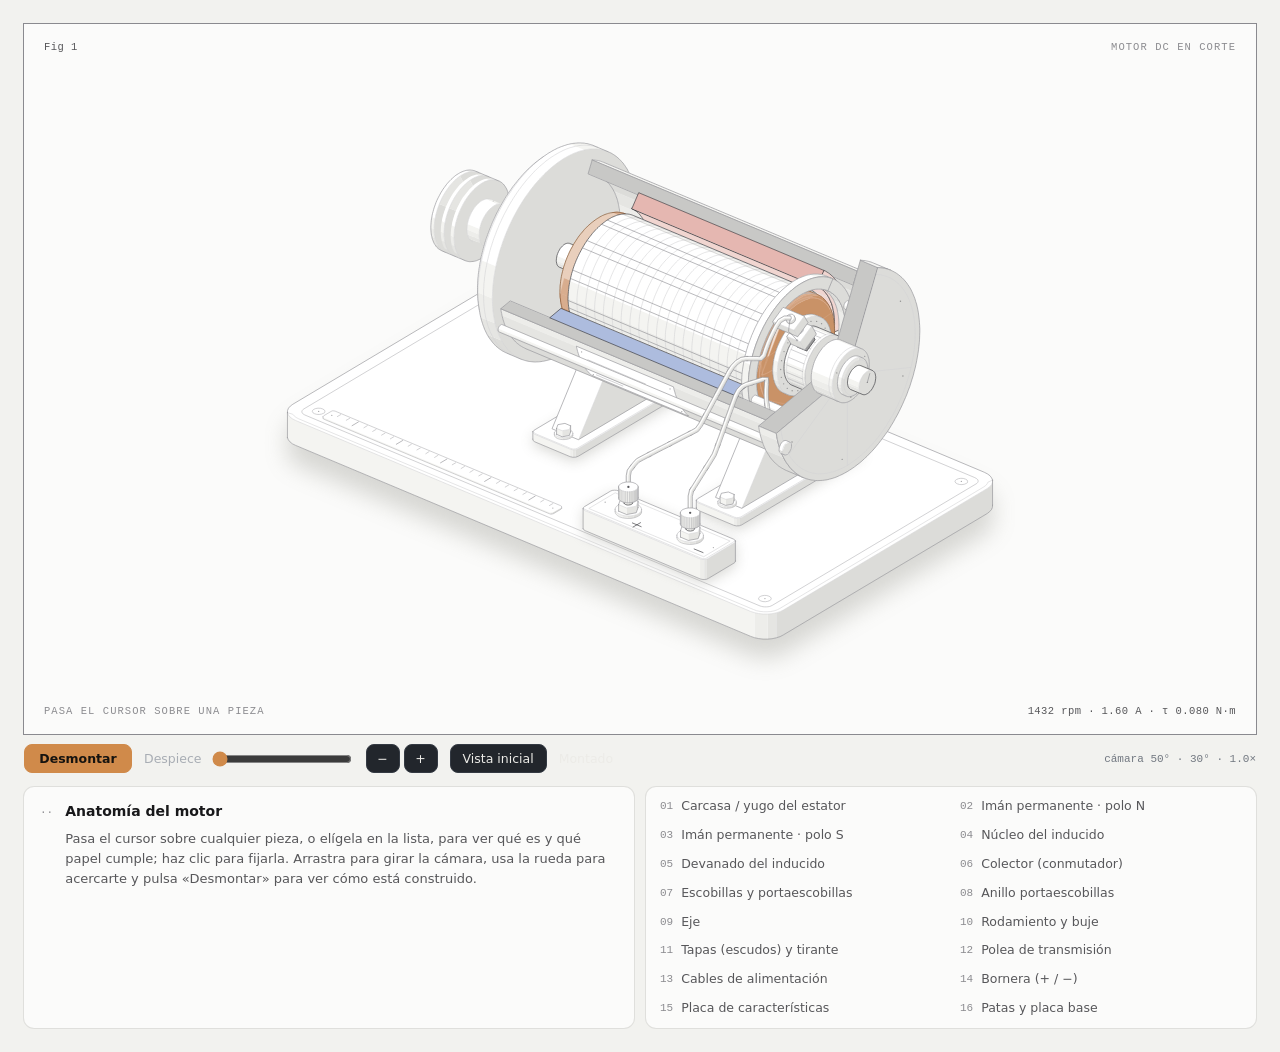
==== tools/anatomy/preview.html @ 7c364cba "feat: vista anatómica del motor en corte, despiece y rediseño de la página - Nueva vista anatómica i" ====
<!doctype html>
<html lang="es"><head><meta charset="utf-8"><meta name="viewport" content="width=device-width, initial-scale=1">
<title>Motor anatomy preview</title>
<link rel="stylesheet" href="../../css/iso.css"><link rel="stylesheet" href="../../css/motor-anatomy.css">
<style>body{margin:0;padding:24px;background:var(--anatomy-page);font:14px system-ui}</style></head>
<body class="iso" data-theme="light">
<div class="ma-anatomy">
  <figure class="iso-figure" style="margin:0"><div class="iso-plate ma-plate">
    <div class="iso-plate-corners" aria-hidden="true"><span class="iso-plate-corner" data-corner="fig">Fig 1</span><span class="iso-plate-corner" data-corner="title">Motor DC en corte</span><span class="iso-plate-corner" data-corner="hint">Pasa el cursor sobre una pieza</span><span class="iso-plate-corner" data-corner="readout" id="ro"></span></div>
    <div class="ma-stage" id="stage"></div></div><div class="ma-toolbar" id="tools"></div></figure>
  <div class="ma-side"><div class="ma-info" id="info"></div><ol class="ma-list" id="list"></ol></div>
</div>
<script src="../../js/motor-anatomy.js"></script>
<script>
motorAnatomy.mount({ stage: stage, list: list, info: info, readout: ro, toolbar: tools });
const q = new URLSearchParams(location.search);
if (q.get("t")) motorAnatomy.explode(+q.get("t"));
const st = { running: true, breakerTripped: false, omega: +(q.get("w") || 150), voltage: +(q.get("v") || 12), current: 1.6, torque: 0.08, powerJouleLoss: +(q.get("j") || 5) };
let last = performance.now();
(function loop(now) { motorAnatomy.update(st, Math.min(0.05, (now - last) / 1000)); last = now; requestAnimationFrame(loop); })(last);
</script>
</body></html>
---- css/iso.css ----
.iso{
  --anatomy-page:#0b0b0b;--anatomy-card:#131313;--anatomy-text:#a3a3a3;--anatomy-strong:#e6e6e6;--anatomy-muted:#6e6e6e;
  --anatomy-paper:#131313;--anatomy-face:#1b1b1b;--anatomy-top:#1c1c1c;
  --anatomy-shade-0:#0f0f0f;--anatomy-shade-1:#121212;--anatomy-shade-2:#151515;--anatomy-shade-3:#181818;
  --anatomy-lit-top:#262626;--anatomy-lit-shade:#1d1d1d;
  --anatomy-hi:#d4d4d4;--anatomy-mid:#6a6a6a;--anatomy-lo:#3e3e3e;--anatomy-faint:#2a2a2a;--anatomy-lit:#ffffff;
  --anatomy-halo:#050505;--anatomy-halo-opacity:.9;--anatomy-dot:#e6e6e6;
  --anatomy-red:#ff6b6b;--anatomy-green:#6be0a0;--anatomy-blue:#6b9bff;
  --anatomy-weight:.6px;--anatomy-ease:cubic-bezier(.32,.72,0,1);
  --anatomy-mono:ui-monospace,"SF Mono",Menlo,Consolas,monospace;
  --anatomy-lift:inset 0 1px 0 0 #ffffff0a,inset 0 0 0 1px #ffffff06,0 0 0 1px #00000026,0 1px 1px -.5px #00000014,0 3px 3px -1.5px #00000014,0 6px 6px -3px #00000014,0 12px 12px -6px #00000014;
}
.iso[data-theme="light"]{
  --anatomy-page:#f2f2ef;--anatomy-card:#fbfbfa;--anatomy-text:#57575a;--anatomy-strong:#18181a;--anatomy-muted:#8c8c90;
  --anatomy-paper:#fbfbfa;--anatomy-face:#ffffff;--anatomy-top:#ffffff;
  --anatomy-shade-0:#dcdcd9;--anatomy-shade-1:#e5e5e2;--anatomy-shade-2:#ededea;--anatomy-shade-3:#f4f4f1;
  --anatomy-lit-top:#ffffff;--anatomy-lit-shade:#eeeeeb;
  --anatomy-hi:#26262a;--anatomy-mid:#8a8a8f;--anatomy-lo:#b4b4b8;--anatomy-faint:#d4d4d6;--anatomy-lit:#000000;
  --anatomy-halo:#8a8a80;--anatomy-halo-opacity:.32;--anatomy-dot:#3a3a3e;
  --anatomy-red:#e5484d;--anatomy-green:#30a46c;--anatomy-blue:#3e63dd;
  --anatomy-lift:inset 0 1px 0 0 #ffffff,0 0 0 1px #0000000f,0 1px 1px -.5px #0000000a,0 3px 3px -1.5px #0000000a,0 6px 6px -3px #0000000a,0 12px 12px -6px #0000000a;
}
.iso-svg{display:block;width:100%;height:auto;overflow:visible}
.iso-svg path,.iso-svg circle{vector-effect:non-scaling-stroke}
.iso-fill{fill:var(--anatomy-paper);stroke:none}
.iso-solid[data-lit]>.iso-fill{fill:var(--anatomy-face)}
.iso-shade,.iso-top{stroke:none}
.iso-shade[data-shade="0"]{fill:var(--anatomy-shade-0)}
.iso-shade[data-shade="1"]{fill:var(--anatomy-shade-1)}
.iso-shade[data-shade="2"]{fill:var(--anatomy-shade-2)}
.iso-shade[data-shade="3"]{fill:var(--anatomy-shade-3)}
.iso-top{fill:var(--anatomy-top)}
.iso-solid[data-lit]>.iso-top{fill:var(--anatomy-lit-top)}
.iso-solid[data-lit]>.iso-shade{fill:var(--anatomy-lit-shade)}
.iso-solid[data-seamless]>.iso-shade,.iso-solid[data-seamless]>.iso-top{stroke-width:.4;stroke-linejoin:round}
.iso-solid[data-seamless]>.iso-shade[data-shade="0"]{stroke:var(--anatomy-shade-0)}
.iso-solid[data-seamless]>.iso-shade[data-shade="1"]{stroke:var(--anatomy-shade-1)}
.iso-solid[data-seamless]>.iso-shade[data-shade="2"]{stroke:var(--anatomy-shade-2)}
.iso-solid[data-seamless]>.iso-shade[data-shade="3"]{stroke:var(--anatomy-shade-3)}
.iso-solid[data-seamless]>.iso-top{stroke:var(--anatomy-top)}
.iso-solid[data-seamless][data-lit]>.iso-top{stroke:var(--anatomy-lit-top)}
.iso-solid[data-seamless][data-lit]>.iso-shade{stroke:var(--anatomy-lit-shade)}
.iso-solid[data-lit]>.iso-edge{stroke:var(--anatomy-lit)}
.iso-halo{fill:var(--anatomy-halo);stroke:none;filter:blur(9px);opacity:var(--anatomy-halo-opacity);transform:translateY(3px)}
.iso-line{fill:none;stroke:var(--anatomy-lo);stroke-width:var(--anatomy-weight);stroke-linecap:round;stroke-linejoin:round}
.iso-line[data-tone="hi"]{stroke:var(--anatomy-hi)}
.iso-line[data-tone="mid"]{stroke:var(--anatomy-mid)}
.iso-line[data-tone="lo"]{stroke:var(--anatomy-lo)}
.iso-line[data-tone="faint"]{stroke:var(--anatomy-faint)}
.iso-line[data-tone="lit"]{stroke:var(--anatomy-lit)}
.iso-line[data-tone="red"]{stroke:var(--anatomy-red)}
.iso-line[data-tone="green"]{stroke:var(--anatomy-green)}
.iso-line[data-tone="blue"]{stroke:var(--anatomy-blue)}
.iso-line[data-dotted]{stroke-dasharray:.01 3.5;stroke-width:1}
.iso-line[data-dashed]{stroke-dasharray:3 3}
.iso-line[data-flow]{stroke-dasharray:2 6}
.iso-wire-end{fill:var(--anatomy-paper);stroke:var(--anatomy-lo);stroke-width:var(--anatomy-weight)}
.iso-wire[data-tone="hi"] .iso-wire-end{stroke:var(--anatomy-hi)}
.iso-wire[data-tone="mid"] .iso-wire-end{stroke:var(--anatomy-mid)}
.iso-wire[data-tone="faint"] .iso-wire-end{stroke:var(--anatomy-faint)}
.iso-wire[data-tone="lit"] .iso-wire-end{stroke:var(--anatomy-lit)}
.iso-dots circle{fill:var(--anatomy-dot);stroke:none;opacity:.32}
.iso-dots[data-tone="hi"] circle{opacity:.85}
.iso-dots[data-tone="mid"] circle{opacity:.45}
.iso-dots[data-tone="lo"] circle{opacity:.22}
.iso-dots[data-tone="faint"] circle{opacity:.12}
.iso-face-text{fill:var(--anatomy-mid);font-family:var(--anatomy-mono);letter-spacing:.04em}
.iso-face-text[data-tone="hi"]{fill:var(--anatomy-hi)}
.iso-face-text[data-tone="lo"]{fill:var(--anatomy-lo)}
.iso-face-text[data-tone="faint"]{fill:var(--anatomy-faint)}
.tb-body{fill:var(--anatomy-shade-2);stroke:none}
.tb-shine{fill:var(--anatomy-top);stroke:none}
.tb-shade{fill:var(--anatomy-shade-0);stroke:none}
.tb-ring{fill:none;stroke:var(--anatomy-lo);stroke-width:.45;stroke-linecap:butt;stroke-linejoin:round}
.tb-ring[data-tone="mid"]{stroke:var(--anatomy-mid)}
.tb-ring[data-tone="faint"]{stroke:var(--anatomy-faint)}
.tb-ring[data-tone="hi"]{stroke:var(--anatomy-hi)}
@keyframes iso-flow{to{stroke-dashoffset:-32}}
@keyframes iso-pulse{0%,100%{opacity:.18}12%{opacity:1}40%{opacity:.18}}
.iso-line[data-flow]{animation:iso-flow 1600ms linear infinite}
.iso-dots circle[data-pulse]{animation:iso-pulse 1600ms steps(1,end) infinite;animation-delay:var(--pulse-at,0ms)}
.iso-figure{margin:32px 0 36px}
.iso-plate{position:relative;padding:52px 24px;border-radius:0;background:var(--anatomy-card);box-shadow:0 0 0 1px var(--anatomy-mid);--anatomy-paper:var(--anatomy-card)}
.iso-plate-corners{position:absolute;inset:18px 20px;pointer-events:none}
.iso-plate-corner{position:absolute;color:var(--anatomy-muted);font-family:var(--anatomy-mono);font-size:10.5px;line-height:1;letter-spacing:.04em;white-space:nowrap}
.iso-plate-corner[data-corner="fig"]{top:0;left:0;color:var(--anatomy-text)}
.iso-plate-corner[data-corner="title"]{top:0;right:0;text-transform:uppercase;letter-spacing:.1em}
.iso-plate-corner[data-corner="hint"]{bottom:0;left:0;text-transform:uppercase;letter-spacing:.1em}
.iso-plate-corner[data-corner="readout"]{right:0;bottom:0;color:var(--anatomy-text);font-variant-numeric:tabular-nums}
.iso-plate .iso-svg{margin:0 auto}
.iso-legend{display:grid;gap:8px;margin-top:12px;color:var(--anatomy-muted);font-size:13px;line-height:1.55}
.iso-keys{display:flex;flex-wrap:wrap;gap:6px 18px}
.iso-key{display:inline-flex;align-items:center;gap:7px}
.iso-swatch{width:16px;height:10px;flex:none;overflow:visible}
.iso-swatch path{fill:none;stroke:var(--anatomy-hi);stroke-width:1;vector-effect:non-scaling-stroke;stroke-linejoin:round;stroke-linecap:round}
.iso-swatch[data-mark="raised"] path,.iso-swatch[data-mark="flat"] path{stroke:var(--anatomy-mid)}
.iso-swatch[data-mark="lit"] path{stroke:var(--anatomy-lit)}
.iso-swatch[data-mark="dim"] path{stroke:var(--anatomy-lo)}
.iso-swatch[data-mark="dotted"] path{stroke-dasharray:.01 3;stroke-width:1.4}
.iso-swatch[data-mark="dashed"] path{stroke-dasharray:3 2.5}
.iso-swatch[data-mark="red"] path{stroke:var(--anatomy-red)}
.iso-swatch[data-mark="green"] path{stroke:var(--anatomy-green)}
.iso-swatch[data-mark="blue"] path{stroke:var(--anatomy-blue)}
.iso-swatch-crease{stroke:var(--anatomy-lo)!important}
@media (max-width:560px){.iso-plate{padding:48px 12px 70px}.iso-plate-corner[data-corner="hint"]{bottom:18px}}
@media (prefers-reduced-motion:reduce){.iso-line[data-flow],.iso-dots circle[data-pulse]{animation:none}}
---- css/motor-anatomy.css ----
/* Anatomy motor figure: integration styles (the kit's own styles are in iso.css). */
.ma-plate { --anatomy-paper: var(--anatomy-card); }
.ma-stage { position: relative; cursor: crosshair; outline: none; }
.ma-stage .iso-svg { width: 100%; max-width: 980px; margin: 0 auto; }

/* Copper windings: the one coloured accent, warming toward red with Joule loss (--ma-heat 0..1). */
.ma-stage svg { --ma-heat: 0; --ma-cu: #b8733a; --ma-hot: #e0482d; }
.ma-stage [data-part="winding"] {
  --anatomy-lit-top: color-mix(in oklab, color-mix(in oklab, var(--ma-cu), var(--ma-hot) calc(var(--ma-heat) * 100%)) 34%, white);
  --anatomy-lit-shade: color-mix(in oklab, color-mix(in oklab, var(--ma-cu), var(--ma-hot) calc(var(--ma-heat) * 100%)) 58%, white);
  --anatomy-face: color-mix(in oklab, var(--ma-cu) 22%, white);
  --anatomy-lit: color-mix(in oklab, color-mix(in oklab, var(--ma-cu), var(--ma-hot) calc(var(--ma-heat) * 100%)) 70%, black);
}
.ma-stage [data-part="winding"] .iso-shade[data-shade="0"] { fill: color-mix(in oklab, color-mix(in oklab, var(--ma-cu), var(--ma-hot) calc(var(--ma-heat) * 100%)) 78%, white); }
.ma-stage [data-part="winding"] .iso-shade[data-shade="1"] { fill: color-mix(in oklab, color-mix(in oklab, var(--ma-cu), var(--ma-hot) calc(var(--ma-heat) * 100%)) 66%, white); }

/* Sparks at the brush contact. */
.ma-spark { fill: none; stroke: #f5a524; stroke-width: 0.9; stroke-linecap: round; stroke-linejoin: round; filter: drop-shadow(0 0 1.5px #ffcf6b); }

/* Focus: dim everything but the picked part. */
.ma-stage svg [data-part] { transition: opacity 260ms var(--anatomy-ease); }
.ma-stage svg[data-focus] [data-part]:not([data-on]) { opacity: 0.3; }
.ma-stage svg[data-focus] [data-part][data-on] .iso-edge { stroke: #7a3f14; stroke-width: 1.1; }
.ma-stage svg[data-focus] [data-part][data-on] .iso-top { fill: color-mix(in oklab, var(--anatomy-top), var(--ma-cu) 16%); }

/* Parts list and description. */
.motor-anatomy-wrapper { background: transparent; }
.ma-anatomy { display: grid; gap: 14px; }
.ma-figure { margin: 0; }
.ma-figure .iso-plate { padding: 44px 14px 40px; border-radius: 12px; box-shadow: 0 0 0 1px #00000014, 0 18px 40px -18px #00000099; }
.ma-figure .iso-legend { color: #9aa1ab; font-size: 12.5px; margin-top: 10px; }
.ma-side { display: grid; grid-template-columns: minmax(0, 1fr) minmax(0, 1fr); gap: 12px; align-items: stretch; }
.ma-info { display: flex; gap: 12px; min-height: 148px; padding: 14px 16px; border-radius: 10px; background: var(--anatomy-card); box-shadow: 0 0 0 1px #00000014; color: var(--anatomy-text); font-size: 13px; line-height: 1.55; }
.ma-info h4 { margin: 0 0 6px; color: var(--anatomy-strong); font-size: 14px; font-weight: 600; }
.ma-info p { margin: 0 0 6px; }
.ma-info .ma-sim { color: var(--anatomy-muted); font-size: 12.5px; }
.ma-info .ma-sim b { color: var(--anatomy-text); font-weight: 600; }
.ma-num { flex: none; font-family: var(--anatomy-mono); font-size: 11px; color: var(--anatomy-muted); padding-top: 3px; }
.ma-list { list-style: none; margin: 0; padding: 6px; display: grid; grid-template-columns: 1fr 1fr; gap: 2px; border-radius: 10px; background: var(--anatomy-card); box-shadow: 0 0 0 1px #00000014; align-content: start; }
.ma-list button { all: unset; box-sizing: border-box; display: flex; gap: 8px; width: 100%; padding: 5px 8px; cursor: pointer; color: var(--anatomy-text); font-size: 12.5px; line-height: 1.35; border-radius: 6px; }
.ma-list button span { font-family: var(--anatomy-mono); font-size: 11px; color: var(--anatomy-muted); padding-top: 1px; }
.ma-list button:hover, .ma-list button.active { background: color-mix(in oklab, var(--anatomy-card), var(--anatomy-strong) 7%); color: var(--anatomy-strong); }
.ma-list button[aria-pressed="true"] { box-shadow: inset 2px 0 0 var(--ma-accent, #b8733a); }
.ma-list button:focus-visible { outline: 2px solid var(--ma-accent, #b8733a); outline-offset: -2px; }
@media (max-width: 760px) { .ma-side { grid-template-columns: 1fr; } }
@media (max-width: 420px) { .ma-list { grid-template-columns: 1fr; } .ma-figure .iso-plate { padding: 40px 6px 56px; } }

/* Sectioned faces of the cutaway, carbon brushes and magnet polarity (N red, S blue, as in the 2D scheme). */
.ma-stage .ma-cut > .iso-shade, .ma-stage .ma-cut > .iso-top { fill: color-mix(in oklab, var(--anatomy-shade-0), var(--anatomy-hi) 10%); }
.ma-stage .ma-carbon > .iso-shade, .ma-stage .ma-carbon > .iso-top { fill: color-mix(in oklab, var(--anatomy-shade-0), var(--anatomy-hi) 34%); }
.ma-stage [data-part="magnetN"] .iso-shade, .ma-stage [data-part="magnetN"] .iso-top { fill: color-mix(in oklab, var(--anatomy-shade-2), var(--anatomy-red) 16%); }
.ma-stage [data-part="magnetS"] .iso-shade, .ma-stage [data-part="magnetS"] .iso-top { fill: color-mix(in oklab, var(--anatomy-shade-2), var(--anatomy-blue) 16%); }
.ma-stage [data-part="magnetN"] .ma-cut > .iso-shade, .ma-stage [data-part="magnetN"] .ma-cut > .iso-top { fill: color-mix(in oklab, var(--anatomy-shade-0), var(--anatomy-red) 28%); }
.ma-stage [data-part="magnetS"] .ma-cut > .iso-shade, .ma-stage [data-part="magnetS"] .ma-cut > .iso-top { fill: color-mix(in oklab, var(--anatomy-shade-0), var(--anatomy-blue) 28%); }

/* Phones: drop the long title corner and let the drawing bleed a little past the card padding. */
@media (max-width: 560px) {
  .ma-figure .iso-plate { overflow: hidden; }
  .ma-figure .iso-plate-corner[data-corner="title"] { display: none; }
  .ma-stage .iso-svg { width: 118%; margin-left: -9%; }
}

/* Camera and disassembly controls. */
.ma-stage { cursor: grab; touch-action: pan-y; user-select: none; }
.ma-stage.is-dragging { cursor: grabbing; }
.ma-stage:focus-visible { outline: 2px solid var(--ma-accent, #b8733a); outline-offset: 4px; border-radius: 8px; }
.ma-stage svg[data-focus] [data-part] { cursor: pointer; }
.ma-toolbar { display: flex; flex-wrap: wrap; align-items: center; gap: 8px 12px; margin-top: 10px; color: #a8adb4; font-size: 12.5px; }
.ma-tool { font: inherit; color: #ecebe7; background: #22262c; border: 1px solid #343a43; border-radius: 8px; padding: 6px 12px; cursor: pointer; line-height: 1.2; }
.ma-tool:hover { border-color: #d08a4a; }
.ma-tool:focus-visible, .ma-range input:focus-visible { outline: 2px solid #d08a4a; outline-offset: 2px; }
.ma-tool-main { background: #d08a4a; border-color: #d08a4a; color: #16130f; font-weight: 600; min-width: 108px; }
.ma-tool-main:hover { background: #dd9a5b; }
.ma-tool-group { display: inline-flex; gap: 4px; }
.ma-tool-group .ma-tool { min-width: 34px; padding: 6px 0; }
.ma-range { display: inline-flex; align-items: center; gap: 8px; }
.ma-range input { width: 140px; accent-color: #d08a4a; }
.ma-step { flex: 1 1 220px; color: #ecebe7; }
.ma-cam { font-family: var(--anatomy-mono); font-size: 11px; color: #727881; }
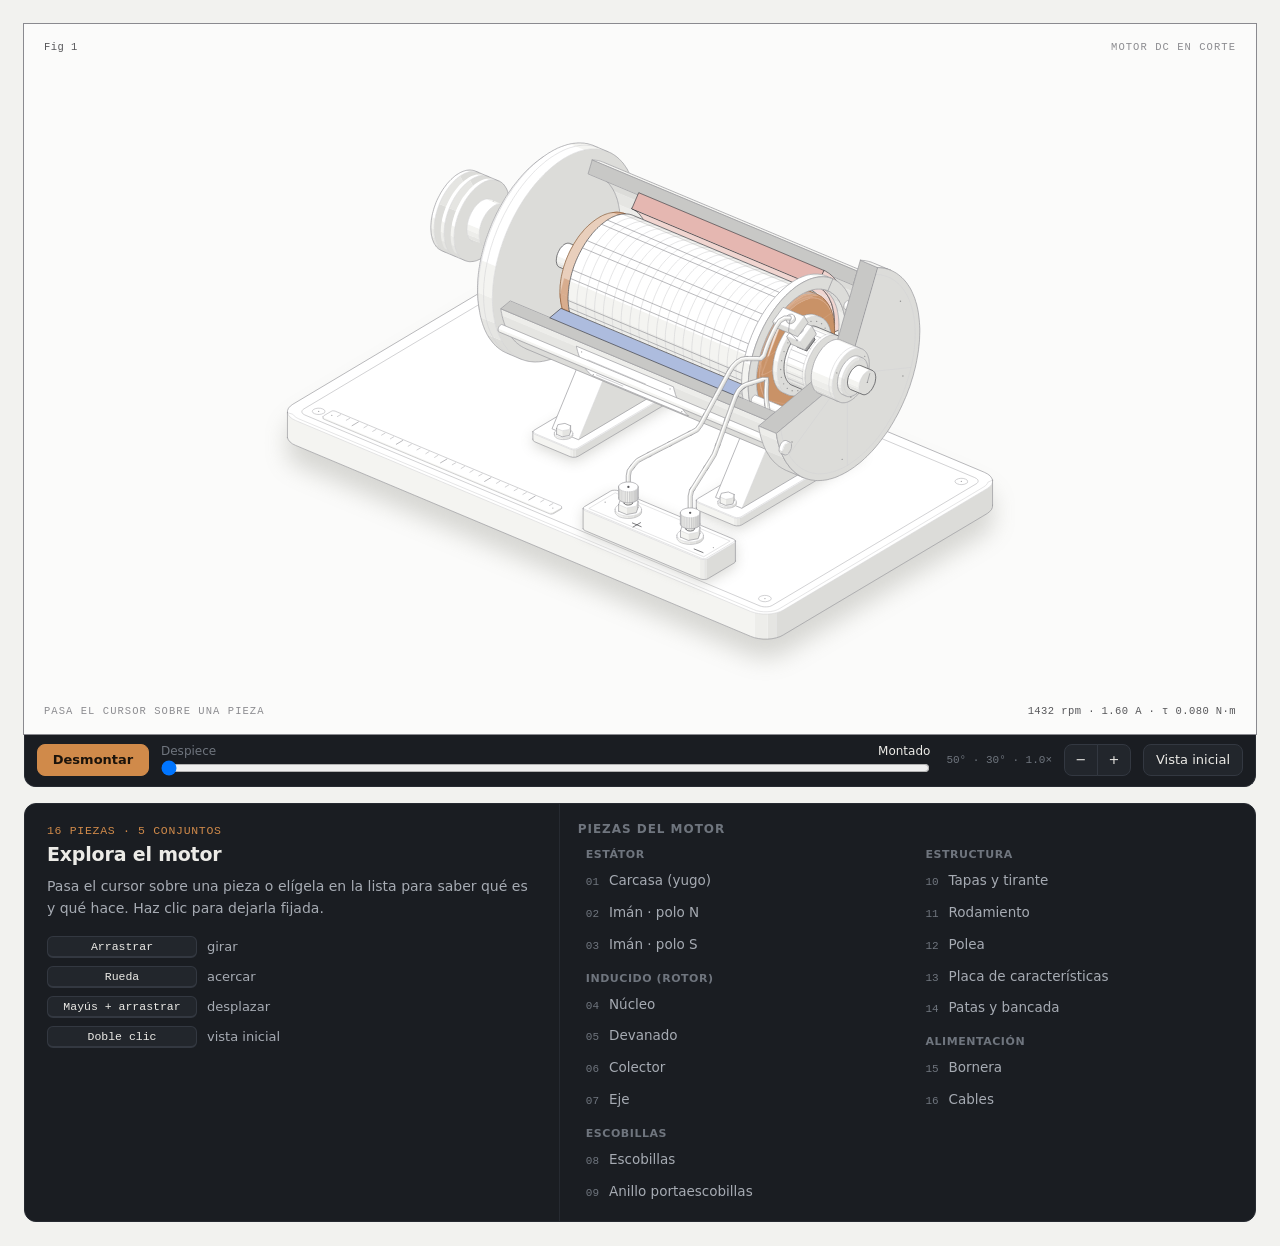
==== commit 456d3566: "style: rediseñar barra de despiece y panel de piezas agrupado por conjuntos" ====
--- a/tools/anatomy/preview.html
+++ b/tools/anatomy/preview.html
@@ -8,7 +8,7 @@
   <figure class="iso-figure" style="margin:0"><div class="iso-plate ma-plate">
     <div class="iso-plate-corners" aria-hidden="true"><span class="iso-plate-corner" data-corner="fig">Fig 1</span><span class="iso-plate-corner" data-corner="title">Motor DC en corte</span><span class="iso-plate-corner" data-corner="hint">Pasa el cursor sobre una pieza</span><span class="iso-plate-corner" data-corner="readout" id="ro"></span></div>
     <div class="ma-stage" id="stage"></div></div><div class="ma-toolbar" id="tools"></div></figure>
-  <div class="ma-side"><div class="ma-info" id="info"></div><ol class="ma-list" id="list"></ol></div>
+  <div class="ma-side"><div class="ma-info" id="info"></div><nav class="ma-parts" aria-labelledby="maPartsTitle"><h3 class="ma-parts-title" id="maPartsTitle">Piezas del motor</h3><ol class="ma-list" id="list"></ol></nav></div>
 </div>
 <script src="../../js/motor-anatomy.js"></script>
 <script>
--- a/css/motor-anatomy.css
+++ b/css/motor-anatomy.css
@@ -23,27 +23,55 @@
 .ma-stage svg[data-focus] [data-part][data-on] .iso-edge { stroke: #7a3f14; stroke-width: 1.1; }
 .ma-stage svg[data-focus] [data-part][data-on] .iso-top { fill: color-mix(in oklab, var(--anatomy-top), var(--ma-cu) 16%); }
 
-/* Parts list and description. */
+/* Figure, toolbar and parts panel. Page tokens (styles.css) with fallbacks for tools/anatomy/preview.html. */
 .motor-anatomy-wrapper { background: transparent; }
-.ma-anatomy { display: grid; gap: 14px; }
+.ma-anatomy { display: grid; gap: 16px; }
 .ma-figure { margin: 0; }
-.ma-figure .iso-plate { padding: 44px 14px 40px; border-radius: 12px; box-shadow: 0 0 0 1px #00000014, 0 18px 40px -18px #00000099; }
+.ma-figure .iso-plate { padding: 44px 14px 36px; border-radius: 12px 12px 0 0; }
 .ma-figure .iso-legend { color: #9aa1ab; font-size: 12.5px; margin-top: 10px; }
-.ma-side { display: grid; grid-template-columns: minmax(0, 1fr) minmax(0, 1fr); gap: 12px; align-items: stretch; }
-.ma-info { display: flex; gap: 12px; min-height: 148px; padding: 14px 16px; border-radius: 10px; background: var(--anatomy-card); box-shadow: 0 0 0 1px #00000014; color: var(--anatomy-text); font-size: 13px; line-height: 1.55; }
-.ma-info h4 { margin: 0 0 6px; color: var(--anatomy-strong); font-size: 14px; font-weight: 600; }
-.ma-info p { margin: 0 0 6px; }
-.ma-info .ma-sim { color: var(--anatomy-muted); font-size: 12.5px; }
-.ma-info .ma-sim b { color: var(--anatomy-text); font-weight: 600; }
-.ma-num { flex: none; font-family: var(--anatomy-mono); font-size: 11px; color: var(--anatomy-muted); padding-top: 3px; }
-.ma-list { list-style: none; margin: 0; padding: 6px; display: grid; grid-template-columns: 1fr 1fr; gap: 2px; border-radius: 10px; background: var(--anatomy-card); box-shadow: 0 0 0 1px #00000014; align-content: start; }
-.ma-list button { all: unset; box-sizing: border-box; display: flex; gap: 8px; width: 100%; padding: 5px 8px; cursor: pointer; color: var(--anatomy-text); font-size: 12.5px; line-height: 1.35; border-radius: 6px; }
-.ma-list button span { font-family: var(--anatomy-mono); font-size: 11px; color: var(--anatomy-muted); padding-top: 1px; }
-.ma-list button:hover, .ma-list button.active { background: color-mix(in oklab, var(--anatomy-card), var(--anatomy-strong) 7%); color: var(--anatomy-strong); }
-.ma-list button[aria-pressed="true"] { box-shadow: inset 2px 0 0 var(--ma-accent, #b8733a); }
-.ma-list button:focus-visible { outline: 2px solid var(--ma-accent, #b8733a); outline-offset: -2px; }
-@media (max-width: 760px) { .ma-side { grid-template-columns: 1fr; } }
-@media (max-width: 420px) { .ma-list { grid-template-columns: 1fr; } .ma-figure .iso-plate { padding: 40px 6px 56px; } }
+
+.ma-side {
+  display: grid;
+  grid-template-columns: minmax(0, 1fr) minmax(0, 1.3fr);
+  border-radius: 12px;
+  background: var(--surface-2, #1a1d22);
+  border: 1px solid var(--line, #262a31);
+  overflow: hidden;
+}
+.ma-info { padding: 20px 22px; border-right: 1px solid var(--line, #262a31); min-height: 230px; }
+.ma-kicker { margin: 0 0 6px; font-family: var(--mono, ui-monospace, monospace); font-size: 11.5px; letter-spacing: .06em; text-transform: uppercase; color: var(--accent, #d08a4a); }
+.ma-info h4 { margin: 0 0 10px; font-size: 19px; font-weight: 650; letter-spacing: -.01em; color: var(--text, #ecebe7); }
+.ma-desc { margin: 0; font-size: 14px; line-height: 1.6; color: var(--text-2, #a6abb3); }
+.ma-sim { margin-top: 16px; padding: 10px 12px; border-radius: 8px; background: var(--surface, #14161a); border-left: 2px solid var(--accent, #d08a4a); }
+.ma-sim span { display: block; font-size: 11px; font-weight: 600; letter-spacing: .06em; text-transform: uppercase; color: var(--text-3, #6f757e); margin-bottom: 2px; }
+.ma-sim p { margin: 0; font-size: 13.5px; line-height: 1.5; color: var(--text, #ecebe7); }
+.ma-tips { list-style: none; margin: 16px 0 0; padding: 0; display: grid; gap: 8px; font-size: 13px; color: var(--text-2, #a6abb3); }
+.ma-tips li { display: flex; align-items: center; gap: 10px; }
+.ma-tips kbd { min-width: 132px; font-family: var(--mono, ui-monospace, monospace); font-size: 11.5px; padding: 3px 8px; border-radius: 6px; background: var(--surface-3, #22262c); border: 1px solid var(--line-2, #333841); border-bottom-width: 2px; color: var(--text, #ecebe7); text-align: center; }
+
+.ma-parts { padding: 18px 18px 14px; }
+.ma-parts-title { margin: 0 0 12px; font-size: 12px; font-weight: 600; letter-spacing: .08em; text-transform: uppercase; color: var(--text-3, #6f757e); }
+.ma-list { list-style: none; margin: 0; padding: 0; columns: 2; column-gap: 20px; }
+.ma-group { break-inside: avoid; margin-bottom: 12px; }
+.ma-group-name { display: block; padding: 0 8px 4px; font-size: 11px; font-weight: 600; letter-spacing: .05em; text-transform: uppercase; color: var(--text-3, #6f757e); }
+.ma-group ul { list-style: none; margin: 0; padding: 0; display: grid; gap: 1px; }
+.ma-list button { all: unset; box-sizing: border-box; display: flex; align-items: baseline; gap: 10px; width: 100%; padding: 6px 8px; border-radius: 7px; cursor: pointer; color: var(--text-2, #a6abb3); font-size: 13.5px; line-height: 1.35; transition: background .15s, color .15s; }
+.ma-list button span { font-family: var(--mono, ui-monospace, monospace); font-size: 11px; color: var(--text-3, #6f757e); }
+.ma-list button:hover { background: var(--surface-3, #22262c); color: var(--text, #ecebe7); }
+.ma-list button.active { background: color-mix(in oklab, var(--accent, #d08a4a) 14%, var(--surface-2, #1a1d22)); color: var(--text, #ecebe7); }
+.ma-list button.active span { color: var(--accent, #d08a4a); }
+.ma-list button[aria-pressed="true"] { box-shadow: inset 2px 0 0 var(--accent, #d08a4a); }
+.ma-list button:focus-visible { outline: 2px solid var(--accent, #d08a4a); outline-offset: -2px; }
+
+@media (max-width: 900px) {
+  .ma-side { grid-template-columns: 1fr; }
+  .ma-info { border-right: 0; border-bottom: 1px solid var(--line, #262a31); min-height: 0; }
+}
+@media (max-width: 480px) {
+  .ma-list { columns: 1; }
+  .ma-figure .iso-plate { padding: 40px 6px 52px; }
+  .ma-tips kbd { min-width: 118px; }
+}
 
 /* Sectioned faces of the cutaway, carbon brushes and magnet polarity (N red, S blue, as in the 2D scheme). */
 .ma-stage .ma-cut > .iso-shade, .ma-stage .ma-cut > .iso-top { fill: color-mix(in oklab, var(--anatomy-shade-0), var(--anatomy-hi) 10%); }
@@ -65,15 +93,36 @@
 .ma-stage.is-dragging { cursor: grabbing; }
 .ma-stage:focus-visible { outline: 2px solid var(--ma-accent, #b8733a); outline-offset: 4px; border-radius: 8px; }
 .ma-stage svg[data-focus] [data-part] { cursor: pointer; }
-.ma-toolbar { display: flex; flex-wrap: wrap; align-items: center; gap: 8px 12px; margin-top: 10px; color: #a8adb4; font-size: 12.5px; }
-.ma-tool { font: inherit; color: #ecebe7; background: #22262c; border: 1px solid #343a43; border-radius: 8px; padding: 6px 12px; cursor: pointer; line-height: 1.2; }
-.ma-tool:hover { border-color: #d08a4a; }
-.ma-tool:focus-visible, .ma-range input:focus-visible { outline: 2px solid #d08a4a; outline-offset: 2px; }
-.ma-tool-main { background: #d08a4a; border-color: #d08a4a; color: #16130f; font-weight: 600; min-width: 108px; }
-.ma-tool-main:hover { background: #dd9a5b; }
-.ma-tool-group { display: inline-flex; gap: 4px; }
-.ma-tool-group .ma-tool { min-width: 34px; padding: 6px 0; }
-.ma-range { display: inline-flex; align-items: center; gap: 8px; }
-.ma-range input { width: 140px; accent-color: #d08a4a; }
-.ma-step { flex: 1 1 220px; color: #ecebe7; }
-.ma-cam { font-family: var(--anatomy-mono); font-size: 11px; color: #727881; }
+.ma-toolbar {
+  display: flex;
+  flex-wrap: wrap;
+  align-items: center;
+  justify-content: space-between;
+  gap: 10px 16px;
+  padding: 10px 12px;
+  background: var(--surface-2, #1a1d22);
+  border: 1px solid var(--line, #262a31);
+  border-top: 0;
+  border-radius: 0 0 12px 12px;
+  color: var(--text-2, #a6abb3);
+  font-size: 12.5px;
+}
+.ma-tb-group { display: flex; align-items: center; gap: 12px; flex-wrap: wrap; }
+.ma-tb-group:first-child { flex: 1 1 340px; }
+.ma-tool { font: inherit; font-size: 13px; color: var(--text, #ecebe7); background: var(--surface-3, #22262c); border: 1px solid var(--line-2, #333841); border-radius: 8px; padding: 7px 12px; cursor: pointer; line-height: 1.2; transition: border-color .15s, background .15s; }
+.ma-tool:hover { border-color: var(--text-3, #6f757e); }
+.ma-tool:focus-visible { outline: 2px solid var(--accent, #d08a4a); outline-offset: 2px; }
+.ma-tool-main { background: var(--accent, #d08a4a); border-color: var(--accent, #d08a4a); color: var(--accent-ink, #1b130b); font-weight: 600; min-width: 112px; }
+.ma-tool-main:hover { background: var(--accent-hi, #e19d5e); border-color: var(--accent-hi, #e19d5e); }
+.ma-tool-main[aria-pressed="true"] { background: var(--surface-3, #22262c); border-color: var(--accent, #d08a4a); color: var(--text, #ecebe7); }
+.ma-tool-group { display: inline-flex; }
+.ma-tool-group .ma-tool { min-width: 34px; padding: 7px 0; }
+.ma-tool-group .ma-tool:first-child { border-radius: 8px 0 0 8px; }
+.ma-tool-group .ma-tool:last-child { border-radius: 0 8px 8px 0; margin-left: -1px; }
+.ma-progress { flex: 1 1 220px; display: grid; gap: 2px; min-width: 0; }
+.ma-progress-top { display: flex; justify-content: space-between; gap: 10px; font-size: 12px; }
+.ma-progress-top label { color: var(--text-3, #6f757e); }
+.ma-step { color: var(--text, #ecebe7); white-space: nowrap; overflow: hidden; text-overflow: ellipsis; }
+.ma-progress input { width: 100%; margin: 0; }
+.ma-cam { font-family: var(--mono, ui-monospace, monospace); font-size: 11px; color: var(--text-3, #6f757e); font-variant-numeric: tabular-nums; }
+@media (max-width: 480px) { .ma-cam { display: none; } .ma-tb-view { width: 100%; justify-content: flex-end; } }
